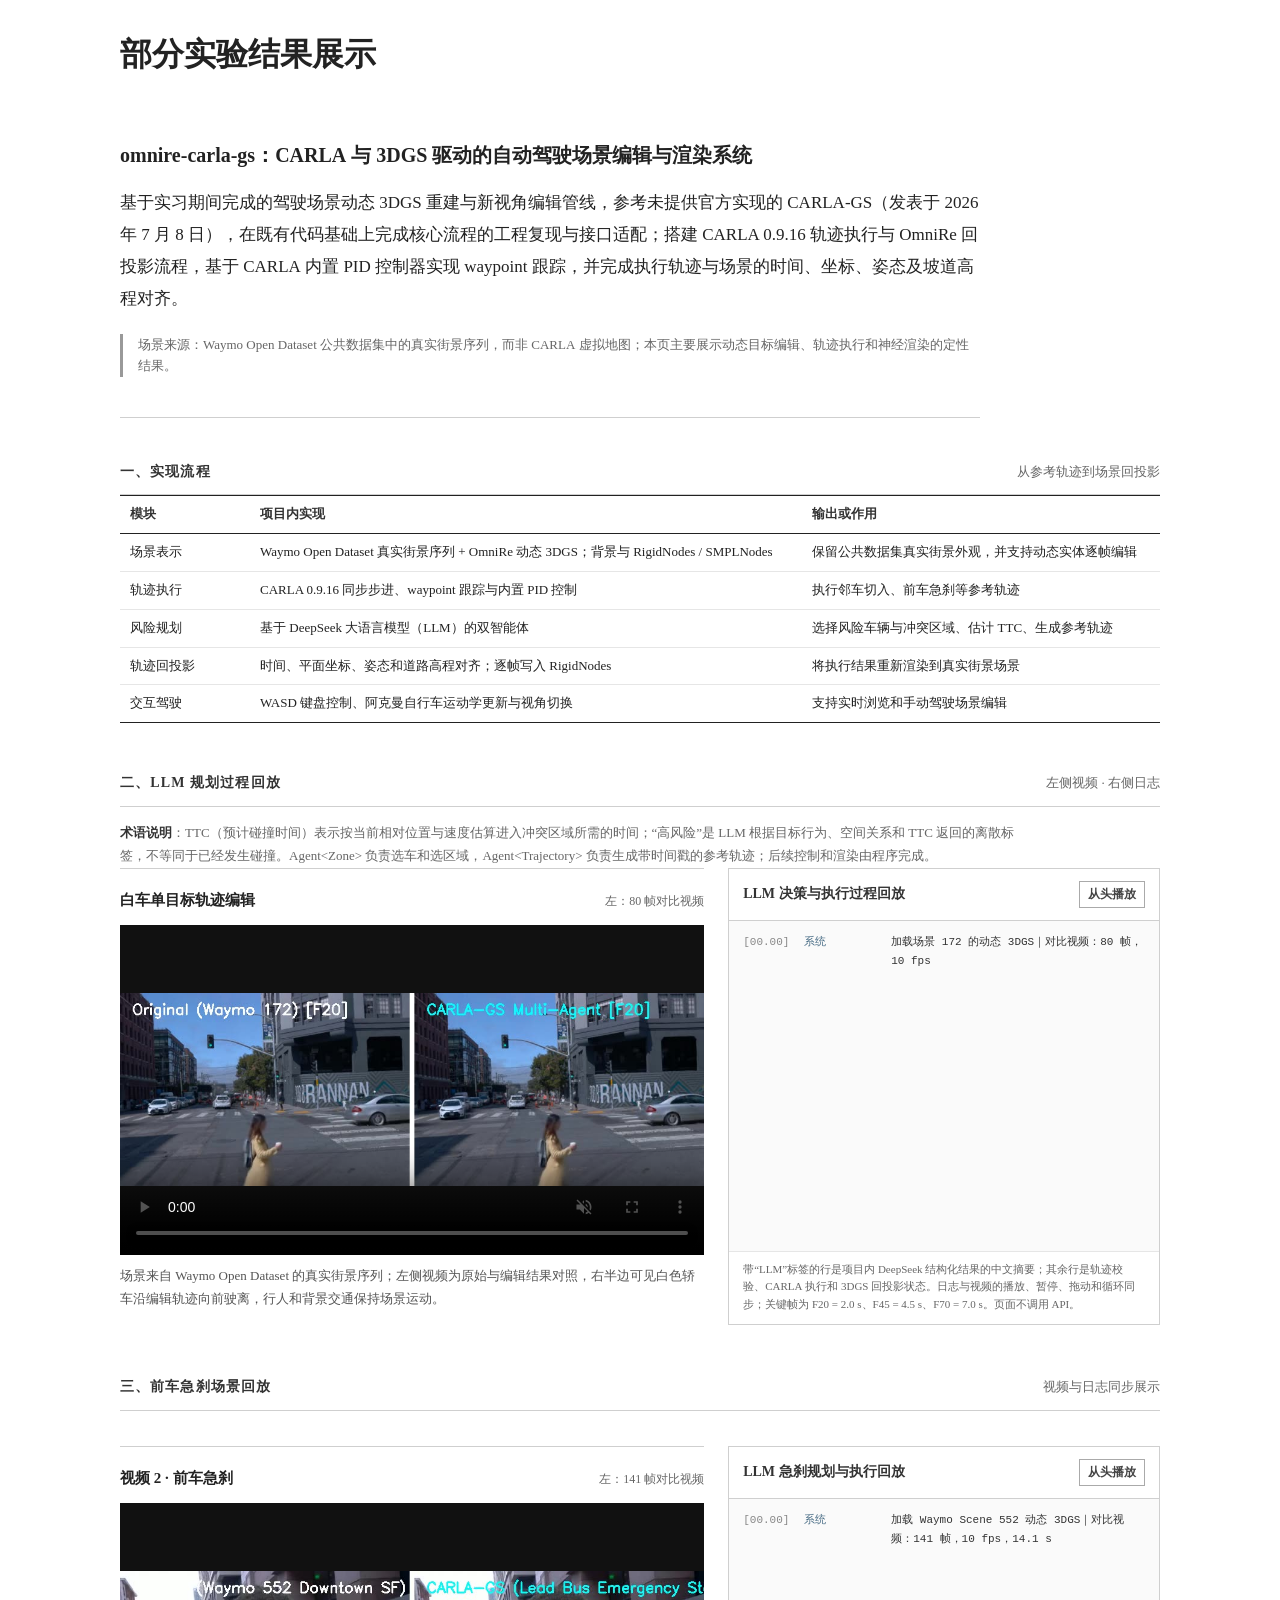
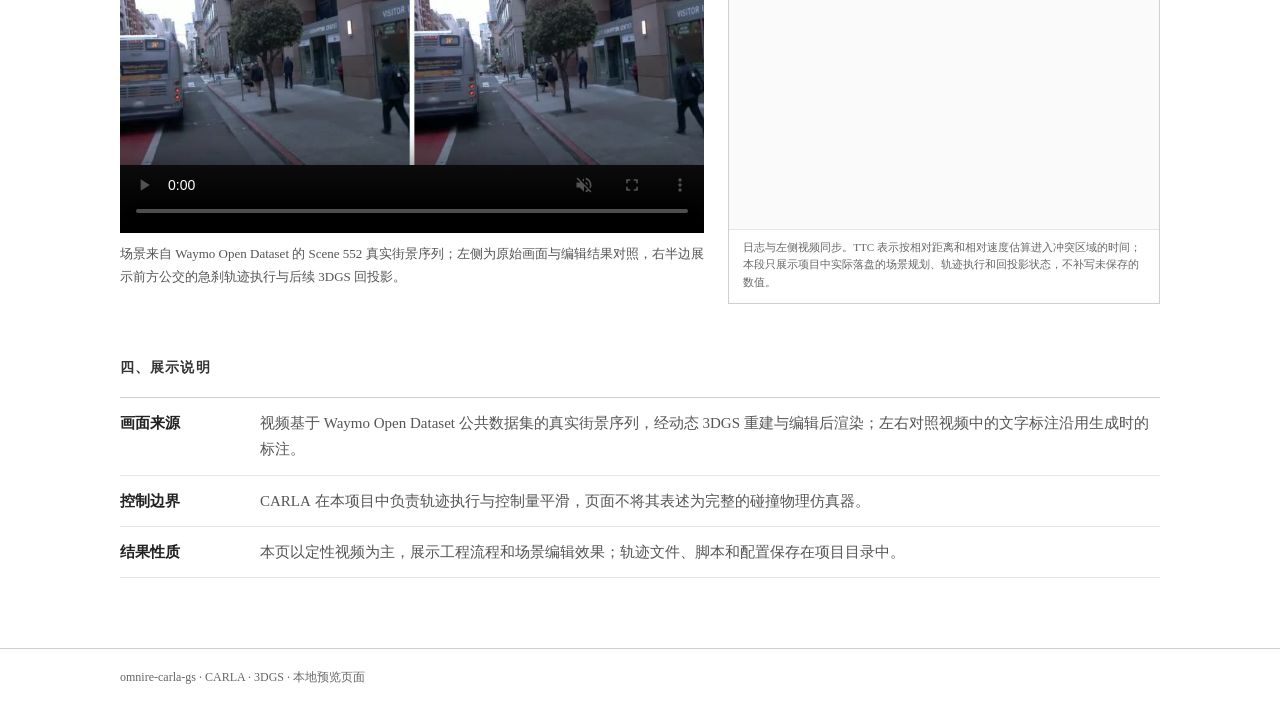
==== projects/omnire-carla-gs/index.html @ 12aabed5 "Rename CARLA project page to omnire-carla-gs" ====
<!doctype html>
<html lang="zh-CN">
<head>
  <meta charset="utf-8">
  <meta name="viewport" content="width=device-width, initial-scale=1">
  <meta name="description" content="omnire-carla-gs：CARLA 与 3DGS 驱动的自动驾驶场景编辑与渲染系统。">
  <title>omnire-carla-gs｜CARLA 与 3DGS</title>
  <link rel="stylesheet" href="styles.css">
</head>
<body>
<main class="page-width">
  <h1 class="page-title">部分实验结果展示</h1>

  <section class="intro" id="top">
    <p class="project-name"><span class="latin">omnire-carla-gs</span>：<span class="latin">CARLA</span> 与 <span class="latin">3DGS</span> 驱动的自动驾驶场景编辑与渲染系统</p>
    <p>基于实习期间完成的驾驶场景动态 <span class="latin">3DGS</span> 重建与新视角编辑管线，参考未提供官方实现的 <span class="latin">CARLA-GS</span>（发表于 2026 年 7 月 8 日），在既有代码基础上完成核心流程的工程复现与接口适配；搭建 <span class="latin">CARLA 0.9.16</span> 轨迹执行与 <span class="latin">OmniRe</span> 回投影流程，基于 <span class="latin">CARLA</span> 内置 <span class="latin">PID</span> 控制器实现 <span class="latin">waypoint</span> 跟踪，并完成执行轨迹与场景的时间、坐标、姿态及坡道高程对齐。</p>
    <p class="note">场景来源：<span class="latin">Waymo Open Dataset</span> 公共数据集中的真实街景序列，而非 <span class="latin">CARLA</span> 虚拟地图；本页主要展示动态目标编辑、轨迹执行和神经渲染的定性结果。</p>
  </section>

  <section id="workflow" class="workflow-section">
    <div class="section-title-row"><p class="section-label">一、实现流程</p><p class="section-side">从参考轨迹到场景回投影</p></div>
    <div class="table-wrap"><table class="workflow-table">
      <thead><tr><th>模块</th><th>项目内实现</th><th>输出或作用</th></tr></thead>
      <tbody>
        <tr><th>场景表示</th><td><span class="latin">Waymo Open Dataset</span> 真实街景序列 + <span class="latin">OmniRe</span> 动态 <span class="latin">3DGS</span>；背景与 <span class="latin">RigidNodes</span> / <span class="latin">SMPLNodes</span></td><td>保留公共数据集真实街景外观，并支持动态实体逐帧编辑</td></tr>
        <tr><th>轨迹执行</th><td><span class="latin">CARLA 0.9.16</span> 同步步进、<span class="latin">waypoint</span> 跟踪与内置 <span class="latin">PID</span> 控制</td><td>执行邻车切入、前车急刹等参考轨迹</td></tr>
        <tr><th>风险规划</th><td>基于 <span class="latin">DeepSeek</span> 大语言模型（<span class="latin">LLM</span>）的双智能体</td><td>选择风险车辆与冲突区域、估计 <span class="latin">TTC</span>、生成参考轨迹</td></tr>
        <tr><th>轨迹回投影</th><td>时间、平面坐标、姿态和道路高程对齐；逐帧写入 <span class="latin">RigidNodes</span></td><td>将执行结果重新渲染到真实街景场景</td></tr>
        <tr><th>交互驾驶</th><td><span class="latin">WASD</span> 键盘控制、阿克曼自行车运动学更新与视角切换</td><td>支持实时浏览和手动驾驶场景编辑</td></tr>
      </tbody>
    </table></div>
  </section>

  <section id="llm-trace" class="llm-section">
    <div class="section-title-row"><p class="section-label">二、LLM 规划过程回放</p><p class="section-side">左侧视频 · 右侧日志</p></div>
    <p class="trace-explainer"><span>术语说明</span>：<span class="latin">TTC</span>（预计碰撞时间）表示按当前相对位置与速度估算进入冲突区域所需的时间；“高风险”是 <span class="latin">LLM</span> 根据目标行为、空间关系和 <span class="latin">TTC</span> 返回的离散标签，不等同于已经发生碰撞。<span class="latin">Agent&lt;Zone&gt;</span> 负责选车和选区域，<span class="latin">Agent&lt;Trajectory&gt;</span> 负责生成带时间戳的参考轨迹；后续控制和渲染由程序完成。</p>
    <div class="trace-layout">
      <figure class="trace-video">
        <div class="figure-heading"><span>白车单目标轨迹编辑</span><span class="trace-meta">左：80 帧对比视频</span></div>
        <video id="trace-video-player" class="trace-video-player" controls muted autoplay loop preload="metadata" playsinline poster="posters/level1_multi_agent_compare_80f.jpg">
          <source src="videos/level1_multi_agent_compare_80f.mp4" type="video/mp4">
          当前浏览器不支持视频播放。
        </video>
        <figcaption>场景来自 <span class="latin">Waymo Open Dataset</span> 的真实街景序列；左侧视频为原始与编辑结果对照，右半边可见白色轿车沿编辑轨迹向前驶离，行人和背景交通保持场景运动。</figcaption>
      </figure>
      <div class="trace-log-card">
        <div class="trace-log-heading"><span>LLM 决策与执行过程回放</span><button id="replay-log" type="button">从头播放</button></div>
        <div id="llm-log-output" class="trace-log" role="log" aria-live="polite" aria-label="LLM 规划日志"></div>
        <p class="trace-note">带“LLM”标签的行是项目内 <span class="latin">DeepSeek</span> 结构化结果的中文摘要；其余行是轨迹校验、<span class="latin">CARLA</span> 执行和 <span class="latin">3DGS</span> 回投影状态。日志与视频的播放、暂停、拖动和循环同步；关键帧为 F20 = 2.0 s、F45 = 4.5 s、F70 = 7.0 s。页面不调用 API。</p>
      </div>
    </div>
  </section>

  <section id="videos" class="figures-section">
    <div class="section-title-row"><p class="section-label">三、前车急刹场景回放</p><p class="section-side">视频与日志同步展示</p></div>

    <div class="trace-layout trace-layout-braking">
      <figure class="trace-video">
        <div class="figure-heading"><span>视频 2 · 前车急刹</span><span class="trace-meta">左：141 帧对比视频</span></div>
        <video id="braking-video-player" class="trace-video-player" controls muted autoplay loop preload="metadata" playsinline poster="posters/scene552_dynamic_bus_braking_compare_14s.jpg">
          <source src="videos/scene552_dynamic_bus_braking_compare_14s.mp4" type="video/mp4">
          当前浏览器不支持视频播放。
        </video>
        <figcaption>场景来自 <span class="latin">Waymo Open Dataset</span> 的 Scene 552 真实街景序列；左侧为原始画面与编辑结果对照，右半边展示前方公交的急刹轨迹执行与后续 <span class="latin">3DGS</span> 回投影。</figcaption>
      </figure>
      <div class="trace-log-card">
        <div class="trace-log-heading"><span>LLM 急刹规划与执行回放</span><button id="replay-braking-log" type="button">从头播放</button></div>
        <div id="braking-log-output" class="trace-log" role="log" aria-live="polite" aria-label="前车急刹规划日志"></div>
        <p class="trace-note">日志与左侧视频同步。<span class="latin">TTC</span> 表示按相对距离和相对速度估算进入冲突区域的时间；本段只展示项目中实际落盘的场景规划、轨迹执行和回投影状态，不补写未保存的数值。</p>
      </div>
    </div>

  </section>

  <section id="notes" class="protocol-section">
    <p class="section-label">四、展示说明</p>
    <dl class="protocol-list">
      <div><dt>画面来源</dt><dd>视频基于 <span class="latin">Waymo Open Dataset</span> 公共数据集的真实街景序列，经动态 <span class="latin">3DGS</span> 重建与编辑后渲染；左右对照视频中的文字标注沿用生成时的标注。</dd></div>
      <div><dt>控制边界</dt><dd><span class="latin">CARLA</span> 在本项目中负责轨迹执行与控制量平滑，页面不将其表述为完整的碰撞物理仿真器。</dd></div>
      <div><dt>结果性质</dt><dd>本页以定性视频为主，展示工程流程和场景编辑效果；轨迹文件、脚本和配置保存在项目目录中。</dd></div>
    </dl>
  </section>
</main>

<footer class="site-footer"><div class="page-width"><span class="latin">omnire-carla-gs</span> · <span class="latin">CARLA</span> · <span class="latin">3DGS</span> · 本地预览页面</div></footer>
<script>
(() => {
  const video = document.getElementById('trace-video-player');
  const output = document.getElementById('llm-log-output');
  const replayButton = document.getElementById('replay-log');
  let renderedCount = 0;
  let lastVideoTime = 0;
  let frameRequest = 0;

  const lines = [
    [0.00, '系统', '加载场景 172 的动态 3DGS｜对比视频：80 帧，10 fps'],
    [0.10, 'LLM·输入', '输入自车状态、候选车辆历史轨迹与目标行为；坐标约定：x 前向，y 左向'],
    [0.25, 'LLM·区域', 'Agent<Zone>（风险区域智能体）选择车辆 5：左侧白色轿车，作为编辑目标'],
    [0.40, 'LLM·区域', '冲突区域 = front：自车前方的矩形区域，不是“已经碰撞”的位置'],
    [0.55, 'LLM·TTC', 'TTC = 1.0 s：按当前相对位置与速度，估算进入 front 区域还需约 1 秒'],
    [0.70, 'LLM·风险', '风险 = High（高）：短 TTC + 邻车切入行为；为模型返回的风险标签'],
    [0.78, 'LLM·理由', '模型理由（中文摘要）：车辆 5 与自车速度接近，位于右侧车道，可能切入自车车道并形成前方冲突'],
    [0.90, 'LLM·轨迹', 'Agent<Trajectory> 生成切入参考轨迹：26 个带时间戳轨迹点，Δt = 0.2 s'],
    [1.00, 'LLM·约束', '切入轨迹约束：时间递增、x 不回退、横向位移连续、末点进入目标区域'],
    [1.15, 'LLM·输出', '切入轨迹：y 从 0.0 m 平滑变化至 3.2 m，速度保持 36 km/h'],
    [1.30, 'LLM·输出', '切入参考轨迹 JSON 解析完成，交给程序做连续性、速度和加速度校验'],
    [1.55, '程序·校验', '白车轨迹：时间单调、位移连续、速度与加速度约束均通过 ✓'],
    [1.80, 'CARLA·PID', '将白车参考轨迹转换为可执行的车辆运动序列'],
    [2.00, '第 20 帧', '白车进入编辑画面，行人经过路口'],
    [2.40, 'CARLA·PID', '白车沿执行轨迹继续向前行驶'],
    [3.80, '对齐', '时间插值 + SE(2) 坐标变换 + 四元数姿态更新'],
    [4.10, '对齐', '为白车拟合道路高程，并将姿态序列写入 RigidNodes'],
    [4.50, '第 45 帧', '白车经过画面左前方，继续沿编辑轨迹驶离'],
    [5.00, '场景', '行人和背景交通保持原始时间线，未将其他场景轨迹混入本回放'],
    [5.80, '3DGS·渲染', '持续渲染 3DGS 背景与白车目标，观察运动连续性'],
    [7.00, '第 70 帧', '白车已离开左侧近景，背景街景继续渲染'],
    [7.40, '程序·校验', '80 帧对比完成，帧标记与渲染数量一致 ✓'],
    [7.80, '完成', '白车轨迹回放与 3DGS 场景回投影完成']
  ];

  function formatTime(seconds) {
    return seconds.toFixed(2).padStart(5, '0');
  }

  function schedule() {
    const duration = Number.isFinite(video.duration) && video.duration > 0 ? video.duration : 8.0;
    return lines.map((line, index) => ({
      time: Math.min(Number(line[0]), Math.max(0, duration - 0.05)),
      tag: line[1],
      text: line[2]
    }));
  }

  function appendEvent(event) {
    const row = document.createElement('div');
    row.className = `trace-log-row ${event.tag.includes('校验') || event.tag === '完成' ? 'trace-log-ok' : ''}`;
    row.innerHTML = `<span class="trace-log-time">[${formatTime(event.time)}]</span><span class="trace-log-tag">${event.tag}</span><span class="trace-log-text"></span>`;
    row.querySelector('.trace-log-text').textContent = event.text;
    output.appendChild(row);
    output.scrollTop = output.scrollHeight;
  }

  function resetLog() {
    renderedCount = 0;
    output.innerHTML = '';
  }

  function renderToVideoTime(time) {
    const events = schedule();
    if (time + 0.08 < lastVideoTime) resetLog();
    while (renderedCount < events.length && events[renderedCount].time <= time + 0.04) {
      appendEvent(events[renderedCount]);
      renderedCount += 1;
    }
    lastVideoTime = time;
  }

  function followVideo() {
    renderToVideoTime(video.currentTime || 0);
    if (!video.paused && !video.ended) frameRequest = window.requestAnimationFrame(followVideo);
  }

  function startFollowing() {
    window.cancelAnimationFrame(frameRequest);
    followVideo();
  }

  video.addEventListener('play', startFollowing);
  video.addEventListener('pause', () => window.cancelAnimationFrame(frameRequest));
  video.addEventListener('timeupdate', () => renderToVideoTime(video.currentTime || 0));
  video.addEventListener('seeked', () => {
    resetLog();
    lastVideoTime = 0;
    renderToVideoTime(video.currentTime || 0);
  });
  video.addEventListener('loadedmetadata', () => {
    resetLog();
    renderToVideoTime(video.currentTime || 0);
  });
  replayButton.addEventListener('click', () => {
    video.currentTime = 0;
    resetLog();
    lastVideoTime = 0;
    video.play().catch(() => {});
  });
  renderToVideoTime(0);
  video.play().catch(() => {});
})();
</script>
<script>
(() => {
  const video = document.getElementById('braking-video-player');
  const output = document.getElementById('braking-log-output');
  const replayButton = document.getElementById('replay-braking-log');
  if (!video || !output || !replayButton) return;
  let renderedCount = 0;
  let lastVideoTime = 0;
  let frameRequest = 0;

  const lines = [
    [0.00, '系统', '加载 Waymo Scene 552 动态 3DGS｜对比视频：141 帧，10 fps，14.1 s'],
    [0.35, 'LLM·输入', '输入自车状态、前方公交历史轨迹和“行人横穿后紧急停车”的目标行为'],
    [0.75, 'LLM·区域', 'Agent<Zone> 锁定前方公交 Instance 1｜冲突区域 = front（自车前方）'],
    [1.05, 'LLM·风险', '风险判断：前车急刹会快速缩短车间距；风险标签用于规划，不等同于画面碰撞检测'],
    [1.35, 'LLM·TTC', 'TTC：用相对距离与相对速度估算进入 front 区域的剩余时间；本场景不展示未落盘的具体数值'],
    [1.70, 'LLM·轨迹', 'Agent<Trajectory> 输出 21 个参考点｜Δt = 0.2 s｜规划时长 = 4.0 s'],
    [2.05, 'LLM·约束', '急刹轨迹：保持公交车道 y = 5.19 m，x 持续前进，速度在约 1.6 s 降至 0 km/h'],
    [2.35, 'LLM·输出', '结构化参考轨迹写入 deepseek_552_bus_braking_plan.json'],
    [2.80, '程序·校验', '检查时间递增、速度非负、前向位移连续和加速度范围'],
    [3.30, 'CARLA·PID', 'PID 跟踪参考轨迹，输出公交执行后的位姿、速度和控制量'],
    [4.00, 'CARLA·PID', '公交短暂前移后进入减速阶段，保持在原车道内'],
    [4.50, '第 45 帧', '进入视频中的急刹关键阶段，前方公交姿态开始稳定'],
    [5.60, '执行', '执行速度接近 0 km/h，公交保持车道位置并继续回放'],
    [6.80, '对齐', '将执行时间轴与 Scene 552 帧序列对齐，补齐长时序姿态'],
    [7.50, '第 75 帧', '公交在前方车道保持停驻，自车视角继续向路口推进'],
    [8.40, '3DGS·回投影', '将公交执行姿态逐帧写入 RigidNodes，并保留背景行人和建筑'],
    [10.50, '第 105 帧', '长时回放继续：道路标线、行人和公交车身共同渲染'],
    [11.80, '3DGS·渲染', '持续渲染编辑视角，检查公交车身轮廓与道路接触关系'],
    [13.50, '第 135 帧', '进入后段路口视角，完成急刹车辆的长时序回放'],
    [14.00, '完成', '前车急刹轨迹执行与 Scene 552 3DGS 回投影完成']
  ];

  function formatTime(seconds) {
    return seconds.toFixed(2).padStart(5, '0');
  }

  function schedule() {
    const duration = Number.isFinite(video.duration) && video.duration > 0 ? video.duration : 14.1;
    return lines.map((line) => ({
      time: Math.min(Number(line[0]), Math.max(0, duration - 0.05)),
      tag: line[1],
      text: line[2]
    }));
  }

  function appendEvent(event) {
    const row = document.createElement('div');
    row.className = `trace-log-row ${event.tag.includes('校验') || event.tag === '完成' ? 'trace-log-ok' : ''}`;
    row.innerHTML = `<span class="trace-log-time">[${formatTime(event.time)}]</span><span class="trace-log-tag">${event.tag}</span><span class="trace-log-text"></span>`;
    row.querySelector('.trace-log-text').textContent = event.text;
    output.appendChild(row);
    output.scrollTop = output.scrollHeight;
  }

  function resetLog() {
    renderedCount = 0;
    output.innerHTML = '';
  }

  function renderToVideoTime(time) {
    const events = schedule();
    if (time + 0.08 < lastVideoTime) resetLog();
    while (renderedCount < events.length && events[renderedCount].time <= time + 0.04) {
      appendEvent(events[renderedCount]);
      renderedCount += 1;
    }
    lastVideoTime = time;
  }

  function followVideo() {
    renderToVideoTime(video.currentTime || 0);
    if (!video.paused && !video.ended) frameRequest = window.requestAnimationFrame(followVideo);
  }

  video.addEventListener('play', () => {
    window.cancelAnimationFrame(frameRequest);
    followVideo();
  });
  video.addEventListener('pause', () => window.cancelAnimationFrame(frameRequest));
  video.addEventListener('timeupdate', () => renderToVideoTime(video.currentTime || 0));
  video.addEventListener('seeked', () => {
    resetLog();
    lastVideoTime = 0;
    renderToVideoTime(video.currentTime || 0);
  });
  video.addEventListener('loadedmetadata', () => {
    resetLog();
    renderToVideoTime(video.currentTime || 0);
  });
  replayButton.addEventListener('click', () => {
    video.currentTime = 0;
    resetLog();
    lastVideoTime = 0;
    video.play().catch(() => {});
  });
  renderToVideoTime(0);
  video.play().catch(() => {});
})();
</script>
</body>
</html>
---- projects/omnire-carla-gs/styles.css ----
/* 朴素中文学术项目页；字母、数字和公式统一使用 Times New Roman / 数学字体。 */
:root {
  --text: #222;
  --muted: #666;
  --line: #cfcfcf;
  --light-line: #e6e6e6;
  --link: #164f82;
  --ours: #f4f7fa;
}
* { box-sizing: border-box; }
html { scroll-behavior: smooth; }
body {
  margin: 0;
  color: var(--text);
  background: #fff;
  font-family: "Noto Serif CJK SC", "Source Han Serif SC", "Songti SC", SimSun, serif;
  font-size: 15px;
  line-height: 1.75;
}
a { color: var(--link); text-decoration: none; }
a:hover { text-decoration: underline; }
img { display: block; max-width: 100%; height: auto; }
video { display: block; max-width: 100%; height: auto; }
.latin, table, .math, mjx-container, .section-side, .site-footer {
  font-family: "Times New Roman", Times, serif;
}
.page-width { width: min(1040px, calc(100% - 48px)); margin: 0 auto; }

main { padding-bottom: 70px; }
.page-title {
  margin: 0;
  padding: 34px 0 18px;
  font-size: 32px;
  font-weight: 700;
  line-height: 1.3;
}
.intro { max-width: 860px; padding: 45px 0 40px; border-bottom: 1px solid var(--line); }
.intro > p:not(.section-label):not(.note) { margin: 0; font-size: 17px; line-height: 1.9; }
.project-name { margin-bottom: 16px !important; font-size: 20px !important; font-weight: 700; line-height: 1.6 !important; }
.section-label { margin: 0 0 17px; color: #333; font-size: 14px; font-weight: 700; letter-spacing: .08em; }
.note {
  margin: 18px 0 0;
  padding-left: 15px;
  border-left: 3px solid #999;
  color: var(--muted);
  font-size: 13px;
  line-height: 1.65;
}
section[id] { scroll-margin-top: 20px; }
#tables, #workflow { padding-top: 42px; }
.section-title-row {
  display: flex;
  align-items: baseline;
  justify-content: space-between;
  gap: 22px;
  border-bottom: 1px solid var(--line);
}
.section-title-row .section-label { margin-bottom: 10px; }
.section-side { margin: 0 0 10px; color: var(--muted); font-size: 13px; }
h2 { margin: 34px 0 12px; font-size: 17px; font-weight: 700; line-height: 1.5; }
.table-wrap { overflow-x: auto; border-top: 1px solid var(--text); border-bottom: 1px solid var(--text); }
table { width: 100%; min-width: 760px; border-collapse: collapse; font-size: 13px; line-height: 1.45; }
th, td {
  padding: 9px 10px;
  border-bottom: 1px solid var(--light-line);
  text-align: right;
  vertical-align: middle;
  white-space: nowrap;
}
thead th { border-bottom: 1px solid var(--text); color: #333; font-weight: 700; }
thead tr + tr th { border-bottom: 1px solid var(--text); font-size: 12px; font-weight: 400; }
th:first-child, td:first-child { text-align: left; }
tbody th { font-weight: 400; }
tbody tr:last-child th, tbody tr:last-child td { border-bottom: 0; }
tbody tr.ours { background: var(--ours); }
tbody tr.ours th, tbody tr.ours td { font-weight: 700; }
.narrow-table table { min-width: 900px; }
.workflow-table { min-width: 860px; }
.workflow-table th:not(:first-child), .workflow-table td { white-space: normal; text-align: left; }
.workflow-table th:first-child { width: 130px; }
.table-caption { margin: 9px 0 0; color: var(--muted); font-size: 12px; line-height: 1.6; }

.llm-section { padding-top: 48px; }
.trace-explainer { margin: 14px 0 0; max-width: 900px; color: var(--muted); font-size: 13px; line-height: 1.8; }
.trace-explainer > span:first-child { color: #333; font-weight: 700; }
.trace-layout {
  display: grid;
  grid-template-columns: minmax(0, 1.15fr) minmax(360px, .85fr);
  gap: 24px;
  align-items: start;
}
.trace-layout-braking { margin-top: 35px; }
.trace-video { margin: 0; padding-top: 18px; border-top: 1px solid var(--line); }
.trace-video-player { width: 100%; height: 330px; object-fit: contain; background: #111; }
.trace-meta { color: var(--muted); font-size: 12px; font-weight: 400; }
.trace-video figcaption { margin-top: 10px; }
.trace-log-card {
  min-width: 0;
  border: 1px solid var(--line);
  background: #fff;
}
.trace-log-heading {
  display: flex;
  align-items: baseline;
  justify-content: space-between;
  gap: 14px;
  padding: 12px 14px;
  border-bottom: 1px solid var(--line);
  color: #333;
  font-size: 14px;
  font-weight: 700;
}
.trace-log-heading button {
  padding: 2px 8px;
  border: 1px solid #aaa;
  border-radius: 0;
  color: #444;
  background: #fff;
  font: inherit;
  font-size: 12px;
  cursor: pointer;
}
.trace-log-heading button:hover { background: #f1f1f1; }
.trace-log {
  height: 330px;
  padding: 12px 14px;
  overflow: auto;
  color: #333;
  background: #fafafa;
  font-family: "SFMono-Regular", "Cascadia Code", "Roboto Mono", Consolas, "Liberation Mono", monospace;
  font-size: 11px;
  line-height: 1.75;
}
.trace-log-row { display: grid; grid-template-columns: 54px 80px minmax(0, 1fr); gap: 7px; white-space: pre-wrap; }
.trace-log-time { color: #888; }
.trace-log-tag { color: #496d86; }
.trace-log-text { color: #333; }
.trace-log-ok .trace-log-tag, .trace-log-ok .trace-log-text { color: #48734e; }
.trace-note { margin: 0; padding: 9px 14px 11px; border-top: 1px solid var(--light-line); color: var(--muted); font-size: 11px; line-height: 1.6; }

.figures-section { padding-top: 50px; }
.figures-section > figure { margin: 35px 0 0; padding-top: 18px; border-top: 1px solid var(--line); }
.figure-heading {
  display: flex;
  justify-content: space-between;
  align-items: baseline;
  gap: 20px;
  margin-bottom: 12px;
  font-family: "Times New Roman", Times, serif;
  font-size: 15px;
  font-weight: 700;
}
.figures-section figure img { width: 100%; }
.figures-section figure img.ablation-image { width: min(100%, 900px); margin: 0 auto; }
.figures-section figure img.shift-image { width: min(100%, 1000px); margin: 0 auto; }
.video-frame { width: min(100%, 968px); margin: 0 auto; background: #111; }
.video-meta { color: var(--muted); font-size: 13px; font-weight: 400; }
figcaption { margin-top: 12px; color: #555; font-size: 13px; line-height: 1.75; }

.protocol-section { padding-top: 52px; }
.protocol-list { margin: 0; border-top: 1px solid var(--line); }
.protocol-list > div {
  display: grid;
  grid-template-columns: 120px 1fr;
  gap: 20px;
  padding: 12px 0;
  border-bottom: 1px solid var(--light-line);
}
.protocol-list dt { font-weight: 700; }
.protocol-list dd { margin: 0; color: #555; }
.license-note { margin: 24px 0 0; color: var(--muted); font-size: 12px; }
.site-footer { border-top: 1px solid var(--line); color: var(--muted); font-size: 12px; }
.site-footer .page-width { padding: 18px 0 24px; }

@media (max-width: 760px) {
  .page-width { width: min(100% - 30px, 620px); }
  .section-title-row { display: block; }
  .section-side { margin-top: -4px; }
  .intro > p:not(.section-label):not(.note) { font-size: 16px; }
  .protocol-list > div { grid-template-columns: 92px 1fr; gap: 13px; }
  .trace-layout { grid-template-columns: 1fr; gap: 18px; }
  .trace-video-player, .trace-log { height: 300px; }
  table { font-size: 12px; }
  th, td { padding: 8px 8px; }
}
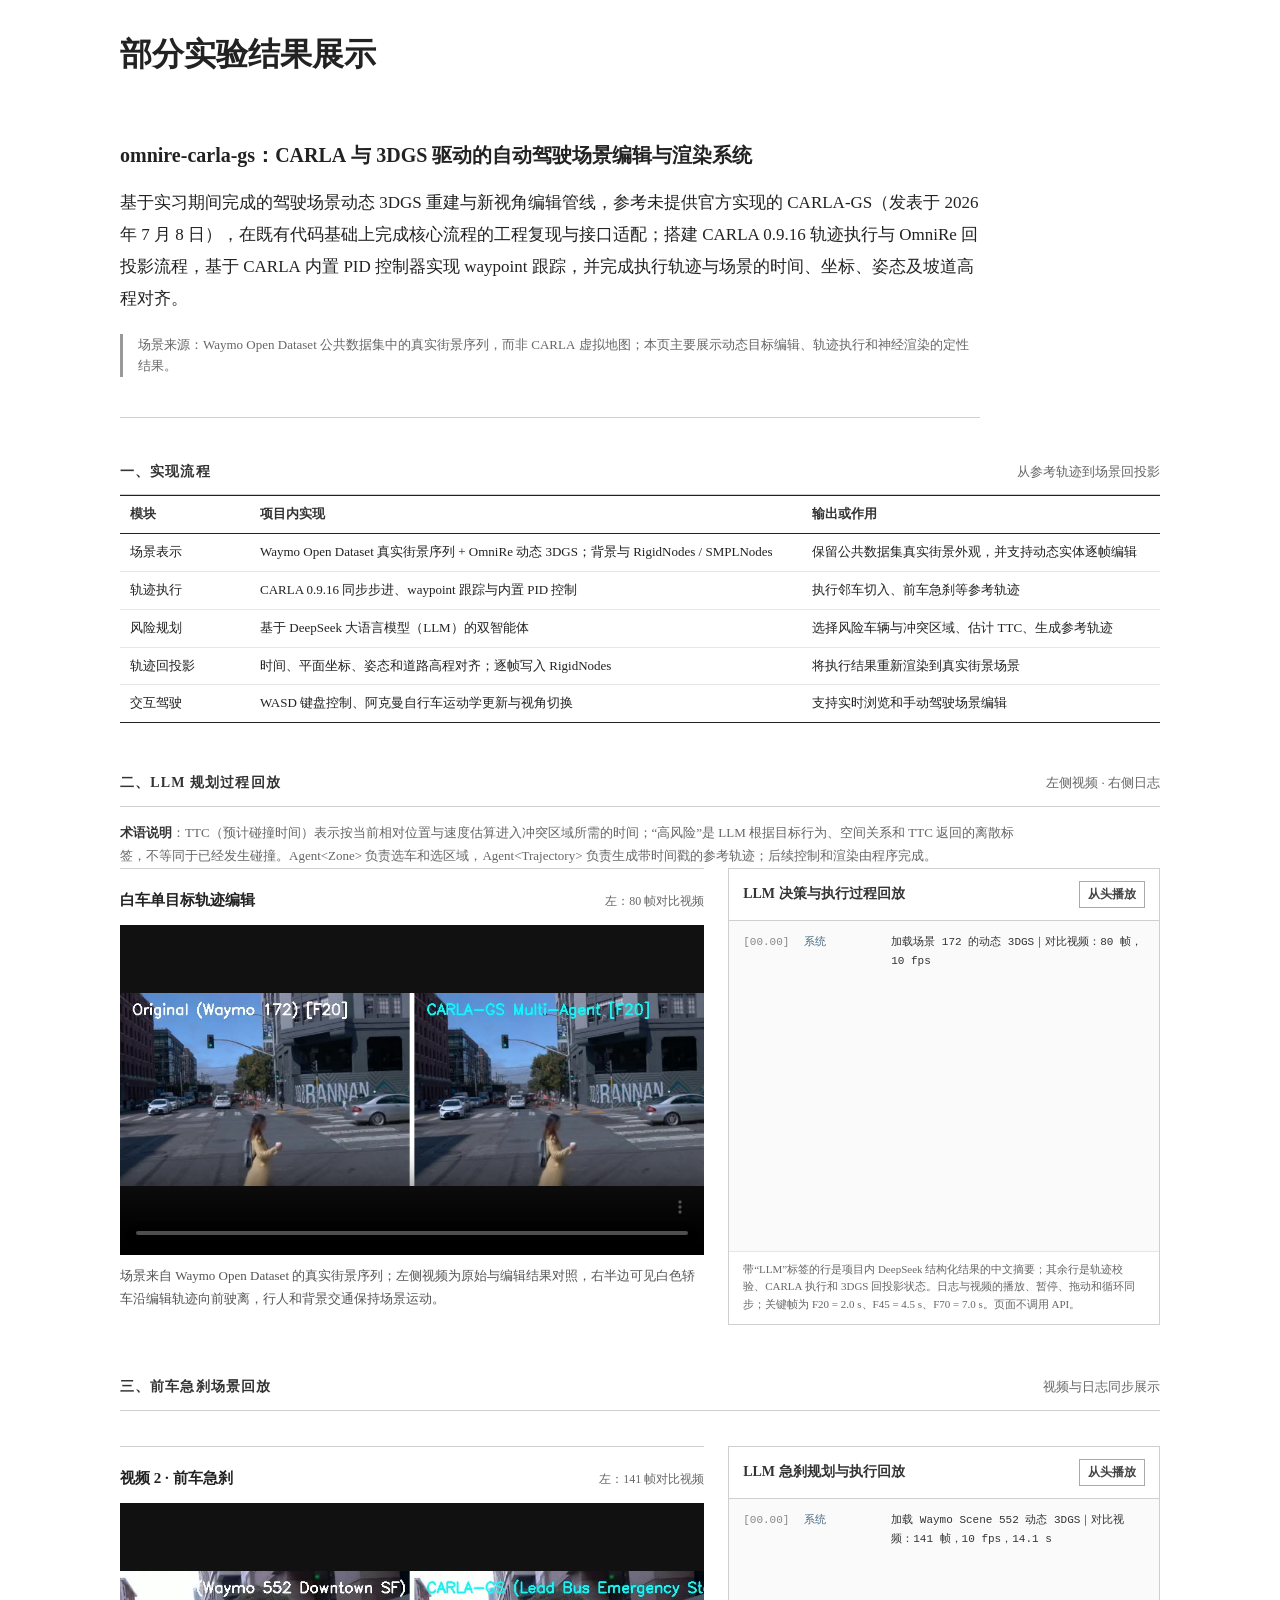
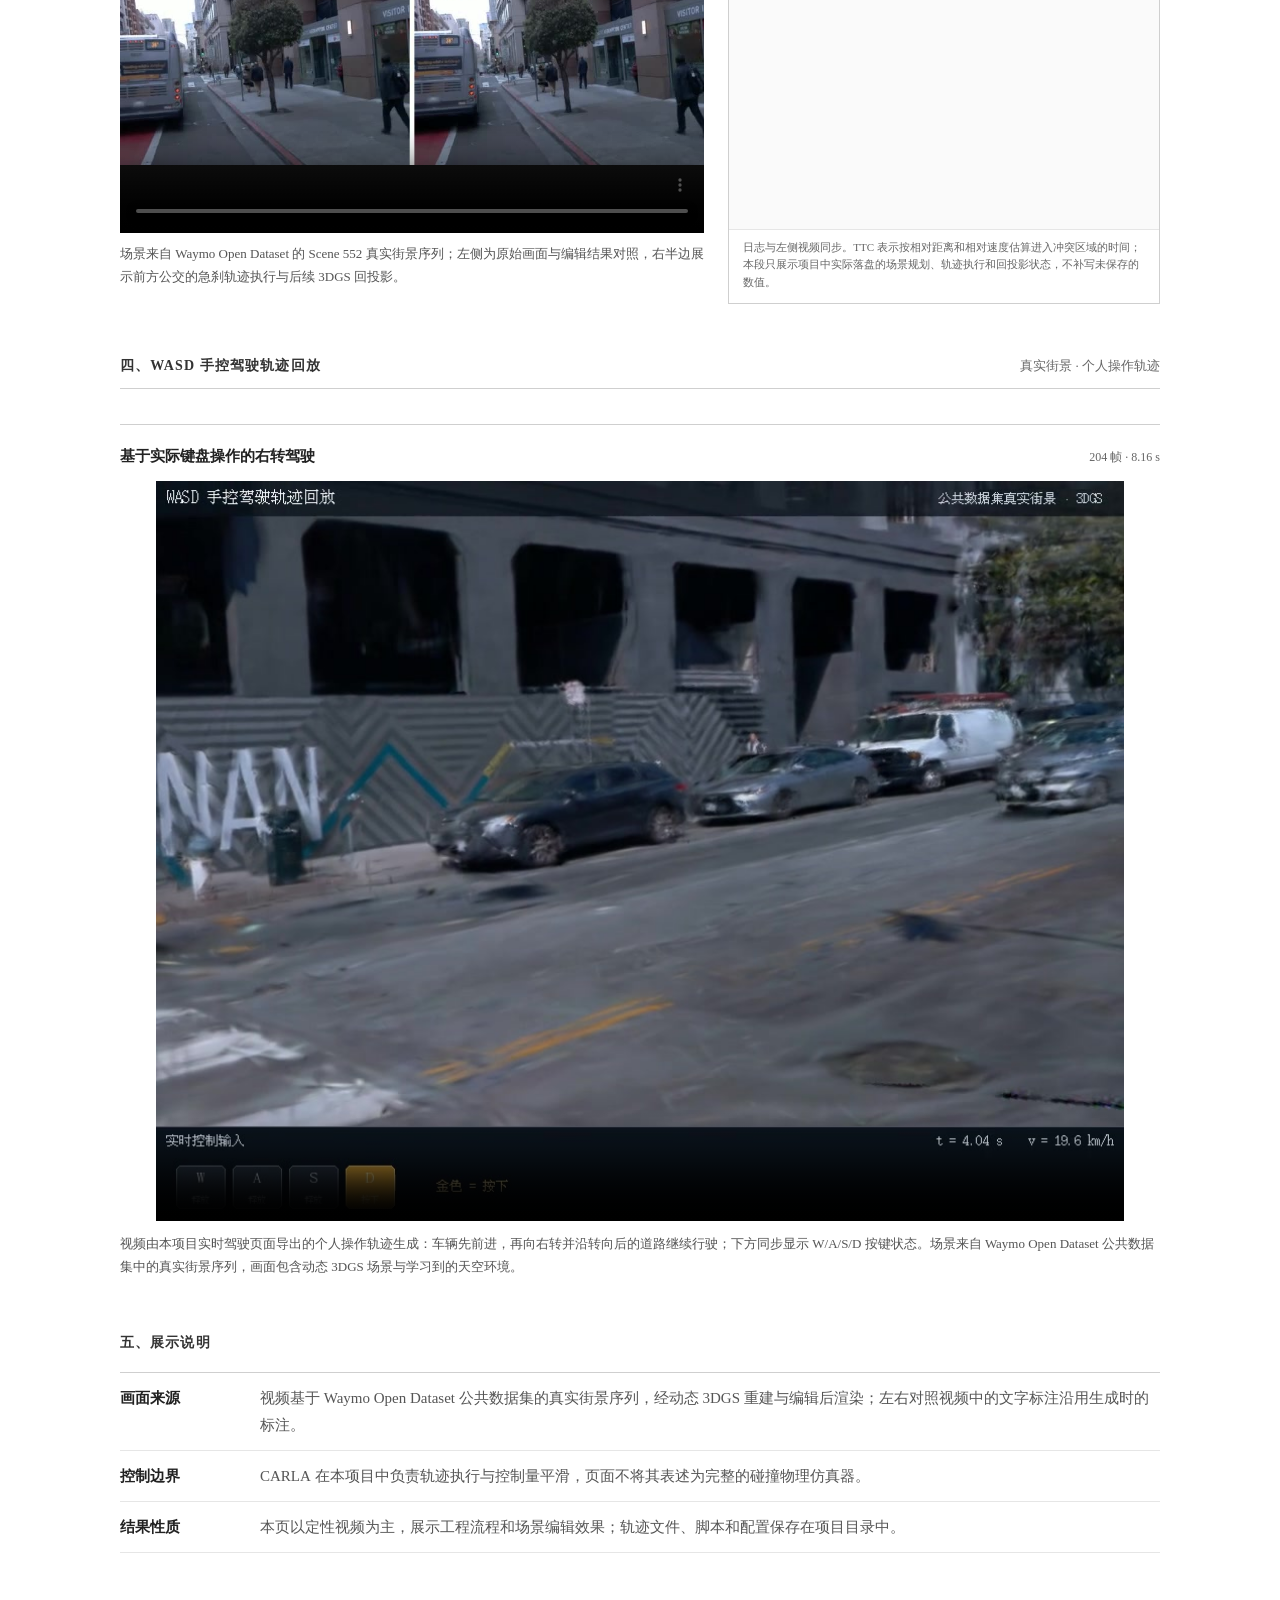
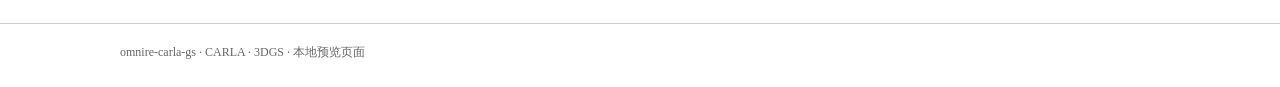
==== commit 5a176acb: "Add human WASD trajectory replay" ====
--- a/projects/omnire-carla-gs/index.html
+++ b/projects/omnire-carla-gs/index.html
@@ -72,8 +72,22 @@
 
   </section>
 
+  <section id="human-drive" class="figures-section">
+    <div class="section-title-row"><p class="section-label">四、WASD 手控驾驶轨迹回放</p><p class="section-side">真实街景 · 个人操作轨迹</p></div>
+    <figure>
+      <div class="figure-heading"><span>基于实际键盘操作的右转驾驶</span><span class="trace-meta">204 帧 · 8.16 s</span></div>
+      <div class="video-frame">
+        <video class="human-drive-video" controls muted loop preload="metadata" playsinline poster="posters/wasd_human_drive_replay.jpg">
+          <source src="videos/wasd_human_drive_replay.mp4" type="video/mp4">
+          当前浏览器不支持视频播放。
+        </video>
+      </div>
+      <figcaption>视频由本项目实时驾驶页面导出的个人操作轨迹生成：车辆先前进，再向右转并沿转向后的道路继续行驶；下方同步显示 <span class="latin">W/A/S/D</span> 按键状态。场景来自 <span class="latin">Waymo Open Dataset</span> 公共数据集中的真实街景序列，画面包含动态 <span class="latin">3DGS</span> 场景与学习到的天空环境。</figcaption>
+    </figure>
+  </section>
+
   <section id="notes" class="protocol-section">
-    <p class="section-label">四、展示说明</p>
+    <p class="section-label">五、展示说明</p>
     <dl class="protocol-list">
       <div><dt>画面来源</dt><dd>视频基于 <span class="latin">Waymo Open Dataset</span> 公共数据集的真实街景序列，经动态 <span class="latin">3DGS</span> 重建与编辑后渲染；左右对照视频中的文字标注沿用生成时的标注。</dd></div>
       <div><dt>控制边界</dt><dd><span class="latin">CARLA</span> 在本项目中负责轨迹执行与控制量平滑，页面不将其表述为完整的碰撞物理仿真器。</dd></div>
--- a/projects/omnire-carla-gs/styles.css
+++ b/projects/omnire-carla-gs/styles.css
@@ -154,6 +154,7 @@
 .figures-section figure img.ablation-image { width: min(100%, 900px); margin: 0 auto; }
 .figures-section figure img.shift-image { width: min(100%, 1000px); margin: 0 auto; }
 .video-frame { width: min(100%, 968px); margin: 0 auto; background: #111; }
+.human-drive-video { display: block; width: 100%; height: auto; }
 .video-meta { color: var(--muted); font-size: 13px; font-weight: 400; }
 figcaption { margin-top: 12px; color: #555; font-size: 13px; line-height: 1.75; }
 
